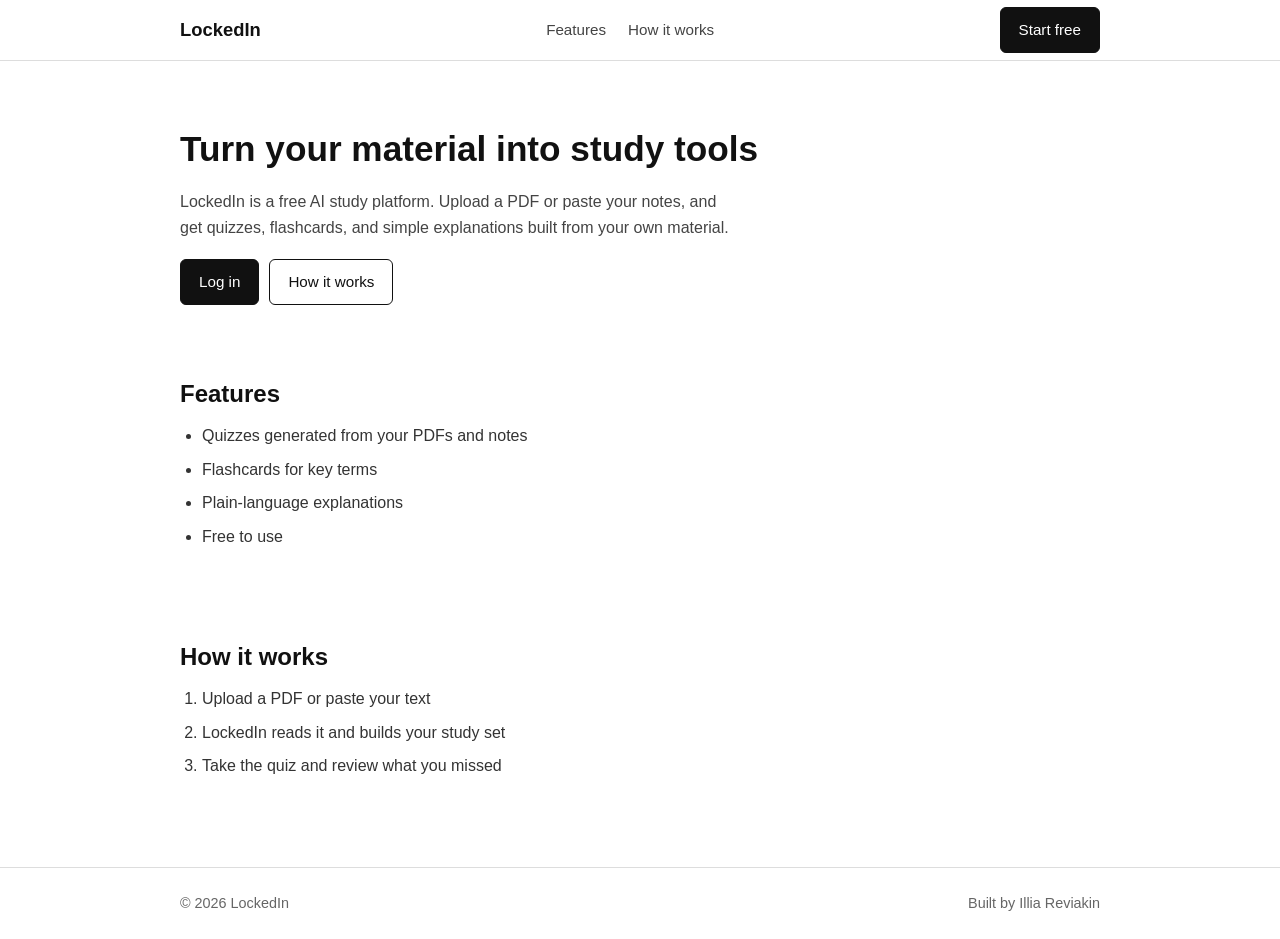
==== index.html @ 7bacd06f "init: landing page skeleton" ====
<!DOCTYPE html>
<html lang="en">
<head>
    <meta charset="UTF-8">
    <meta name="viewport" content="width=device-width, initial-scale=1.0">
    <title>LockedIn — Free AI study tool</title>
    <link href="css/core/global.css" rel="stylesheet">
    <link href="css/core/nav.css" rel="stylesheet">
    <link href="css/core/footer.css" rel="stylesheet">
    <link href="css/index.css" rel="stylesheet">
</head>
<body>

<div id="nav-root"></div>

<section class="hero">
    <div class="wrap">
        <h1>Turn your material into study tools</h1>
        <p>LockedIn is a free AI study platform. Upload a PDF or paste your notes, and get quizzes, flashcards, and simple explanations built from your own material.</p>
        <div class="actions">
            <a href="#" class="btn">Log in</a>
            <a href="#how" class="btn btn-outline">How it works</a>
        </div>
    </div>
</section>

<section class="features" id="features">
    <div class="wrap">
        <h2>Features</h2>
        <ul>
            <li>Quizzes generated from your PDFs and notes</li>
            <li>Flashcards for key terms</li>
            <li>Plain-language explanations</li>
            <li>Free to use</li>
        </ul>
    </div>
</section>

<section class="how" id="how">
    <div class="wrap">
        <h2>How it works</h2>
        <ol>
            <li>Upload a PDF or paste your text</li>
            <li>LockedIn reads it and builds your study set</li>
            <li>Take the quiz and review what you missed</li>
        </ol>
    </div>
</section>

<div id="footer-root"></div>

<script src="js/includes.js"></script>

</body>
</html>
---- css/core/global.css ----
* {
    margin: 0;
    padding: 0;
    box-sizing: border-box;
}

body {
    font-family: Arial, Helvetica, sans-serif;
    color: #111;
    background: #fff;
    line-height: 1.6;
}

.wrap {
    max-width: 960px;
    margin: 0 auto;
    padding: 0 20px;
}

a {
    color: #1a56db;
    text-decoration: none;
}

a:hover {
    text-decoration: underline;
}

h1 {
    font-size: 2.2rem;
    margin-bottom: 12px;
}

h2 {
    font-size: 1.5rem;
    margin-bottom: 10px;
}

p {
    margin-bottom: 10px;
}

.btn {
    display: inline-block;
    padding: 10px 18px;
    border: 1px solid #111;
    border-radius: 6px;
    background: #111;
    color: #fff;
    font-size: 0.95rem;
    cursor: pointer;
}

.btn:hover {
    background: #333;
    text-decoration: none;
}

.btn-outline {
    background: #fff;
    color: #111;
}

.btn-outline:hover {
    background: #f2f2f2;
}

section {
    padding: 40px 0;
}
---- css/core/nav.css ----
.nav {
    border-bottom: 1px solid #ddd;
    background: #fff;
}

.nav-inner {
    display: flex;
    align-items: center;
    justify-content: space-between;
    height: 60px;
}

.brand {
    font-weight: bold;
    font-size: 1.15rem;
    color: #111;
}

.nav-links {
    display: flex;
    gap: 22px;
}

.nav-links a {
    color: #444;
    font-size: 0.95rem;
}

.nav-links a:hover {
    color: #111;
}

@media (max-width: 700px) {
    .nav-links {
        display: none;
    }
}
---- css/core/footer.css ----
.footer {
    border-top: 1px solid #ddd;
    padding: 24px 0;
    margin-top: 40px;
}

.footer .wrap {
    display: flex;
    justify-content: space-between;
    flex-wrap: wrap;
    gap: 10px;
}

.footer span {
    color: #666;
    font-size: 0.9rem;
}
---- css/index.css ----
.hero {
    padding: 60px 0 30px;
}

.hero p {
    max-width: 560px;
    color: #444;
}

.hero .actions {
    margin-top: 18px;
    display: flex;
    gap: 10px;
}

.features ul {
    list-style: disc;
    padding-left: 22px;
    color: #333;
}

.features li {
    margin-bottom: 8px;
}

.how ol {
    list-style: decimal;
    padding-left: 22px;
    color: #333;
}

.how li {
    margin-bottom: 8px;
}
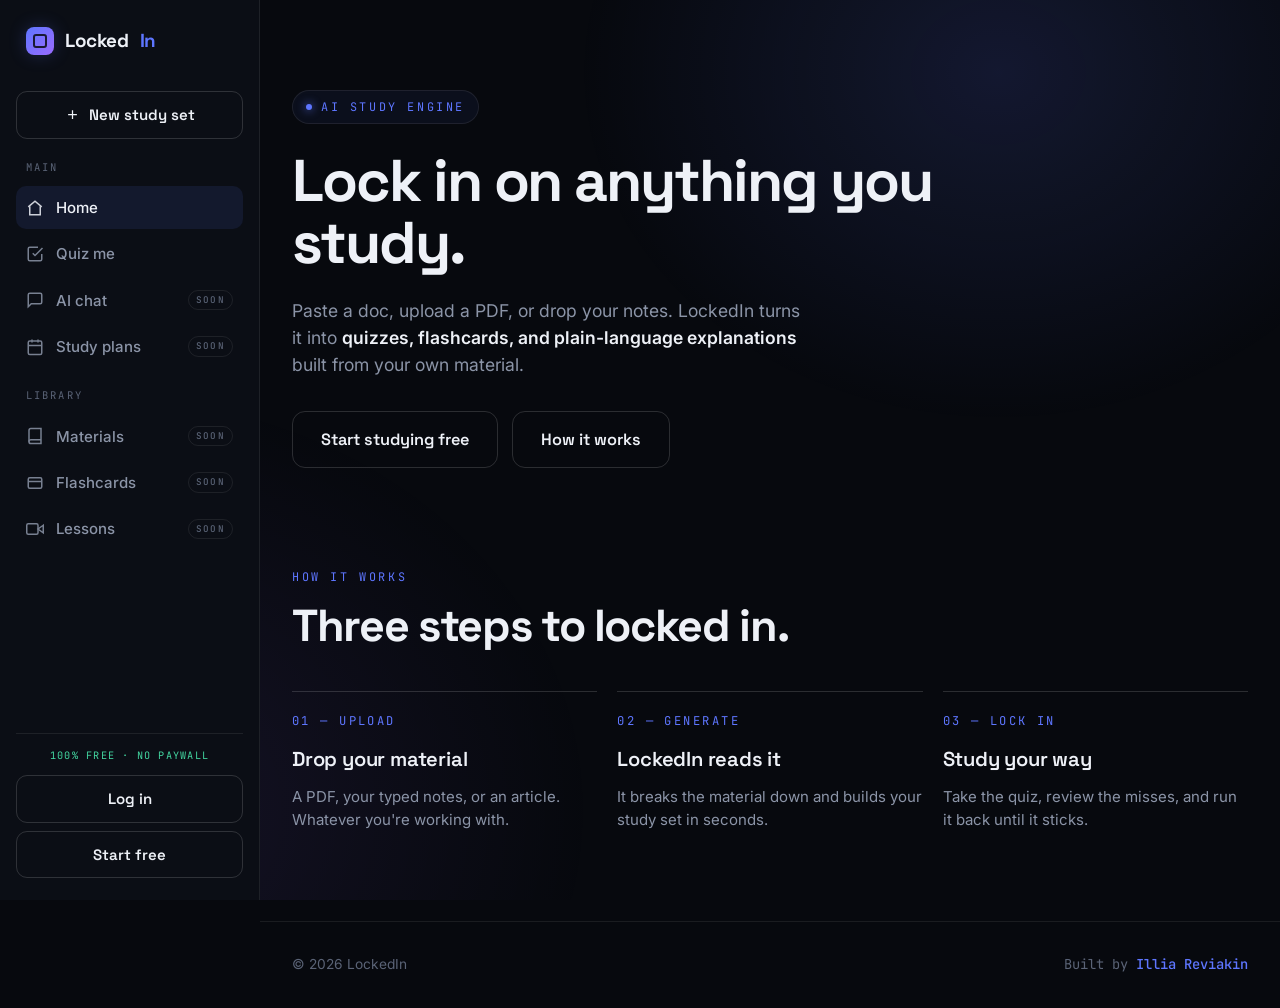
==== commit 51b94567: "updated theme, added sidemenu, some initial main page content, need to add loader" ====
--- a/index.html
+++ b/index.html
@@ -3,7 +3,10 @@
 <head>
     <meta charset="UTF-8">
     <meta name="viewport" content="width=device-width, initial-scale=1.0">
-    <title>LockedIn — Free AI study tool</title>
+    <title>LockedIn — Turn anything into study material</title>
+    <link rel="preconnect" href="https://fonts.googleapis.com">
+    <link rel="preconnect" href="https://fonts.gstatic.com" crossorigin>
+    <link href="https://fonts.googleapis.com/css2?family=Space+Grotesk:wght@400;500;600;700&family=Inter:wght@400;500;600&family=JetBrains+Mono:wght@400;500&display=swap" rel="stylesheet">
     <link href="css/core/global.css" rel="stylesheet">
     <link href="css/core/nav.css" rel="stylesheet">
     <link href="css/core/footer.css" rel="stylesheet">
@@ -13,43 +16,46 @@
 
 <div id="nav-root"></div>
 
-<section class="hero">
-    <div class="wrap">
-        <h1>Turn your material into study tools</h1>
-        <p>LockedIn is a free AI study platform. Upload a PDF or paste your notes, and get quizzes, flashcards, and simple explanations built from your own material.</p>
-        <div class="actions">
-            <a href="#" class="btn">Log in</a>
-            <a href="#how" class="btn btn-outline">How it works</a>
+<div class="content">
+    <header class="hero">
+        <div class="wrap">
+            <span class="eyebrow mono">AI study engine</span>
+            <h1>Lock in on anything you study.</h1>
+            <p class="hero-sub">Paste a doc, upload a PDF, or drop your notes. LockedIn turns it into <b>quizzes, flashcards, and plain-language explanations</b> built from your own material.</p>
+            <div class="hero-actions">
+                <a href="study.html" class="btn btn-lg">Start studying free</a>
+                <a href="#how" class="btn btn-lg">How it works</a>
+            </div>
         </div>
-    </div>
-</section>
+    </header>
 
-<section class="features" id="features">
-    <div class="wrap">
-        <h2>Features</h2>
-        <ul>
-            <li>Quizzes generated from your PDFs and notes</li>
-            <li>Flashcards for key terms</li>
-            <li>Plain-language explanations</li>
-            <li>Free to use</li>
-        </ul>
-    </div>
-</section>
+    <section class="steps" id="how">
+        <div class="wrap">
+            <div class="section-label mono">How it works</div>
+            <h2 class="section-head">Three steps to locked in.</h2>
+            <div class="step-grid">
+                <div class="step">
+                    <div class="step-n mono">01 — UPLOAD</div>
+                    <h4>Drop your material</h4>
+                    <p>A PDF, your typed notes, or an article. Whatever you're working with.</p>
+                </div>
+                <div class="step">
+                    <div class="step-n mono">02 — GENERATE</div>
+                    <h4>LockedIn reads it</h4>
+                    <p>It breaks the material down and builds your study set in seconds.</p>
+                </div>
+                <div class="step">
+                    <div class="step-n mono">03 — LOCK IN</div>
+                    <h4>Study your way</h4>
+                    <p>Take the quiz, review the misses, and run it back until it sticks.</p>
+                </div>
+            </div>
+        </div>
+    </section>
 
-<section class="how" id="how">
-    <div class="wrap">
-        <h2>How it works</h2>
-        <ol>
-            <li>Upload a PDF or paste your text</li>
-            <li>LockedIn reads it and builds your study set</li>
-            <li>Take the quiz and review what you missed</li>
-        </ol>
-    </div>
-</section>
+    <div id="footer-root"></div>
+</div>
 
-<div id="footer-root"></div>
-
-<script src="js/includes.js"></script>
-
+<script src="js/core/includes.js"></script>
 </body>
 </html>
--- a/css/core/global.css
+++ b/css/core/global.css
@@ -1,70 +1,212 @@
+:root {
+    --ink: #07090E;
+    --ink-2: #0B0E15;
+    --panel: #111725;
+    --panel-2: #161D2E;
+    --line: rgba(255, 255, 255, 0.08);
+    --line-strong: rgba(255, 255, 255, 0.15);
+    --text: #EEF1F7;
+    --muted: #8B94A7;
+    --faint: #5A6376;
+    --accent: #5E76FF;
+    --accent-2: #9A6BFF;
+    --accent-ink: #080B12;
+    --glow: rgba(94, 118, 255, 0.45);
+    --ok: #43D6A0;
+    --shadow: 0 30px 80px -30px rgba(0, 0, 0, 0.8);
+    --r: 16px;
+    --r-lg: 22px;
+    --sidebar-w: 260px;
+}
+
 * {
     margin: 0;
     padding: 0;
     box-sizing: border-box;
 }
 
+html {
+    scroll-behavior: smooth;
+}
+
 body {
-    font-family: Arial, Helvetica, sans-serif;
-    color: #111;
-    background: #fff;
-    line-height: 1.6;
+    background: var(--ink);
+    color: var(--text);
+    font-family: 'Inter', system-ui, sans-serif;
+    line-height: 1.55;
+    overflow-x: hidden;
+    -webkit-font-smoothing: antialiased;
+}
+
+body::before {
+    content: "";
+    position: fixed;
+    inset: 0;
+    background:
+            radial-gradient(600px 500px at 78% 8%, rgba(94, 118, 255, 0.14), transparent 70%),
+            radial-gradient(700px 600px at 8% 90%, rgba(154, 107, 255, 0.1), transparent 70%);
+    pointer-events: none;
+    z-index: 0;
+}
+
+.content {
+    margin-left: var(--sidebar-w);
+    position: relative;
+    z-index: 1;
 }
 
 .wrap {
-    max-width: 960px;
+    max-width: 1080px;
     margin: 0 auto;
-    padding: 0 20px;
+    padding: 0 32px;
 }
 
 a {
-    color: #1a56db;
+    color: inherit;
     text-decoration: none;
 }
 
-a:hover {
-    text-decoration: underline;
-}
-
-h1 {
-    font-size: 2.2rem;
-    margin-bottom: 12px;
-}
-
-h2 {
-    font-size: 1.5rem;
-    margin-bottom: 10px;
-}
-
-p {
-    margin-bottom: 10px;
+.mono {
+    font-family: 'JetBrains Mono', monospace;
+}
+
+.brand {
+    display: flex;
+    align-items: center;
+    gap: 11px;
+    font-family: 'Space Grotesk';
+    font-weight: 700;
+    font-size: 1.18rem;
+    letter-spacing: -0.02em;
+}
+
+.brand-mark {
+    width: 28px;
+    height: 28px;
+    border-radius: 8px;
+    flex: none;
+    position: relative;
+    background: linear-gradient(135deg, var(--accent), var(--accent-2));
+    box-shadow: 0 0 20px -4px var(--glow);
+}
+
+.brand-mark::before {
+    content: "";
+    position: absolute;
+    inset: 7px;
+    border: 2px solid var(--accent-ink);
+    border-radius: 3px;
+    opacity: 0.85;
+}
+
+.brand span {
+    color: var(--accent);
 }
 
 .btn {
-    display: inline-block;
-    padding: 10px 18px;
-    border: 1px solid #111;
+    font-family: 'Space Grotesk';
+    font-weight: 600;
+    font-size: 0.94rem;
+    padding: 11px 20px;
+    border-radius: 11px;
+    cursor: pointer;
+    background: transparent;
+    color: var(--text);
+    border: 1px solid var(--line-strong);
+    transition: border-color 0.2s, color 0.2s, background 0.2s;
+    display: inline-flex;
+    align-items: center;
+    justify-content: center;
+    gap: 9px;
+    white-space: nowrap;
+}
+
+.btn:hover {
+    border-color: var(--accent);
+    color: #fff;
+    background: rgba(94, 118, 255, 0.06);
+}
+
+.btn-lg {
+    padding: 15px 28px;
+    font-size: 1.02rem;
+    border-radius: 13px;
+}
+
+.eyebrow {
+    display: inline-flex;
+    align-items: center;
+    gap: 9px;
+    font-family: 'JetBrains Mono';
+    font-size: 0.74rem;
+    letter-spacing: 0.22em;
+    color: var(--accent);
+    text-transform: uppercase;
+    margin-bottom: 26px;
+    padding: 7px 13px;
+    border: 1px solid var(--line);
+    border-radius: 100px;
+    background: rgba(94, 118, 255, 0.06);
+}
+
+.eyebrow::before {
+    content: "";
+    width: 6px;
+    height: 6px;
+    border-radius: 50%;
+    background: var(--accent);
+    box-shadow: 0 0 10px var(--accent);
+}
+
+.section-label {
+    font-family: 'JetBrains Mono';
+    font-size: 0.74rem;
+    letter-spacing: 0.22em;
+    color: var(--accent);
+    text-transform: uppercase;
+    margin-bottom: 16px;
+}
+
+.section-head {
+    font-family: 'Space Grotesk';
+    font-weight: 700;
+    font-size: clamp(1.9rem, 3.6vw, 2.8rem);
+    letter-spacing: -0.03em;
+    line-height: 1.08;
+    max-width: 640px;
+}
+
+.section-head em {
+    font-style: normal;
+    color: var(--accent);
+}
+
+:focus-visible {
+    outline: 2px solid var(--accent);
+    outline-offset: 3px;
     border-radius: 6px;
-    background: #111;
-    color: #fff;
-    font-size: 0.95rem;
-    cursor: pointer;
-}
-
-.btn:hover {
-    background: #333;
-    text-decoration: none;
-}
-
-.btn-outline {
-    background: #fff;
-    color: #111;
-}
-
-.btn-outline:hover {
-    background: #f2f2f2;
-}
-
-section {
-    padding: 40px 0;
+}
+
+@media (max-width: 900px) {
+    .content {
+        margin-left: 0;
+        padding-top: 64px;
+    }
+}
+
+@media (max-width: 560px) {
+    .wrap {
+        padding: 0 20px;
+    }
+}
+
+@media (prefers-reduced-motion: reduce) {
+    * {
+        animation: none !important;
+        transition: none !important;
+    }
+
+    html {
+        scroll-behavior: auto;
+    }
 }
--- a/css/core/nav.css
+++ b/css/core/nav.css
@@ -1,37 +1,192 @@
-.nav {
-    border-bottom: 1px solid #ddd;
-    background: #fff;
+.sidebar {
+    position: fixed;
+    top: 0;
+    left: 0;
+    bottom: 0;
+    width: var(--sidebar-w);
+    background: var(--ink-2);
+    border-right: 1px solid var(--line);
+    display: flex;
+    flex-direction: column;
+    padding: 22px 16px;
+    z-index: 60;
+    transition: transform 0.28s ease;
 }
 
-.nav-inner {
+.side-brand {
+    padding: 4px 10px 22px;
+}
+
+.side-nav {
+    flex: 1;
+    display: flex;
+    flex-direction: column;
+    gap: 3px;
+    overflow-y: auto;
+}
+
+.side-label {
+    font-size: 0.66rem;
+    letter-spacing: 0.2em;
+    text-transform: uppercase;
+    color: var(--faint);
+    padding: 16px 10px 8px;
+}
+
+.side-link {
     display: flex;
     align-items: center;
-    justify-content: space-between;
-    height: 60px;
+    gap: 12px;
+    padding: 10px 10px;
+    border-radius: 10px;
+    color: var(--muted);
+    font-size: 0.94rem;
+    font-weight: 500;
+    position: relative;
+    transition: background 0.18s, color 0.18s;
 }
 
-.brand {
-    font-weight: bold;
-    font-size: 1.15rem;
-    color: #111;
+.side-link svg {
+    width: 18px;
+    height: 18px;
+    flex: none;
+    opacity: 0.85;
 }
 
-.nav-links {
-    display: flex;
-    gap: 22px;
+.side-link:hover {
+    background: rgba(255, 255, 255, 0.04);
+    color: var(--text);
 }
 
-.nav-links a {
-    color: #444;
-    font-size: 0.95rem;
+.side-link.active {
+    background: rgba(94, 118, 255, 0.1);
+    color: var(--text);
 }
 
-.nav-links a:hover {
-    color: #111;
+.side-link.active::before {
+    content: "";
+    position: absolute;
+    left: -16px;
+    top: 8px;
+    bottom: 8px;
+    width: 3px;
+    border-radius: 0 3px 3px 0;
+    background: linear-gradient(180deg, var(--accent), var(--accent-2));
 }
 
-@media (max-width: 700px) {
-    .nav-links {
-        display: none;
+.side-link .soon {
+    margin-left: auto;
+    font-family: 'JetBrains Mono';
+    font-size: 0.58rem;
+    letter-spacing: 0.14em;
+    color: var(--faint);
+    border: 1px solid var(--line);
+    border-radius: 100px;
+    padding: 2px 7px;
+}
+
+.side-upload {
+    margin: 14px 0 4px;
+}
+
+.side-upload .btn {
+    width: 100%;
+}
+
+.side-bottom {
+    border-top: 1px solid var(--line);
+    padding-top: 14px;
+    display: flex;
+    flex-direction: column;
+    gap: 8px;
+}
+
+.side-bottom .free-note {
+    font-family: 'JetBrains Mono';
+    font-size: 0.64rem;
+    letter-spacing: 0.12em;
+    color: var(--ok);
+    text-align: center;
+    padding-bottom: 4px;
+}
+
+.topbar {
+    display: none;
+    position: fixed;
+    top: 0;
+    left: 0;
+    right: 0;
+    height: 64px;
+    align-items: center;
+    justify-content: space-between;
+    padding: 0 20px;
+    background: rgba(7, 9, 14, 0.8);
+    backdrop-filter: blur(16px);
+    border-bottom: 1px solid var(--line);
+    z-index: 55;
+}
+
+.menu-toggle {
+    background: none;
+    border: 1px solid var(--line-strong);
+    border-radius: 10px;
+    width: 40px;
+    height: 40px;
+    cursor: pointer;
+    color: var(--text);
+}
+
+.menu-toggle span {
+    display: block;
+    width: 16px;
+    height: 2px;
+    background: currentColor;
+    margin: 3px auto;
+    transition: 0.25s;
+}
+
+.side-overlay {
+    display: none;
+    position: fixed;
+    inset: 0;
+    background: rgba(0, 0, 0, 0.55);
+    z-index: 58;
+    opacity: 0;
+    transition: opacity 0.25s;
+}
+
+@media (max-width: 900px) {
+    .sidebar {
+        transform: translateX(-100%);
+    }
+
+    body.side-open .sidebar {
+        transform: translateX(0);
+    }
+
+    .topbar {
+        display: flex;
+    }
+
+    .side-overlay {
+        display: block;
+        pointer-events: none;
+    }
+
+    body.side-open .side-overlay {
+        opacity: 1;
+        pointer-events: auto;
+    }
+
+    body.side-open .menu-toggle span:nth-child(1) {
+        transform: translateY(5px) rotate(45deg);
+    }
+
+    body.side-open .menu-toggle span:nth-child(2) {
+        opacity: 0;
+    }
+
+    body.side-open .menu-toggle span:nth-child(3) {
+        transform: translateY(-5px) rotate(-45deg);
     }
 }
--- a/css/core/footer.css
+++ b/css/core/footer.css
@@ -1,17 +1,23 @@
 .footer {
-    border-top: 1px solid #ddd;
-    padding: 24px 0;
-    margin-top: 40px;
+    border-top: 1px solid var(--line);
+    padding: 32px 0;
+    margin-top: 60px;
 }
 
 .footer .wrap {
     display: flex;
     justify-content: space-between;
+    align-items: center;
     flex-wrap: wrap;
-    gap: 10px;
+    gap: 12px;
 }
 
 .footer span {
-    color: #666;
-    font-size: 0.9rem;
+    color: var(--faint);
+    font-size: 0.86rem;
+}
+
+.footer .made b {
+    color: var(--accent);
+    font-weight: 500;
 }
--- a/css/index.css
+++ b/css/index.css
@@ -1,34 +1,87 @@
 .hero {
-    padding: 60px 0 30px;
+    padding: 90px 0 50px;
 }
 
-.hero p {
-    max-width: 560px;
-    color: #444;
+h1 {
+    font-family: 'Space Grotesk';
+    font-weight: 700;
+    font-size: clamp(2.4rem, 4.6vw, 3.7rem);
+    line-height: 1.04;
+    letter-spacing: -0.035em;
+    max-width: 640px;
 }
 
-.hero .actions {
-    margin-top: 18px;
-    display: flex;
-    gap: 10px;
+h1 em {
+    font-style: normal;
+    color: transparent;
+    background: linear-gradient(100deg, var(--accent), var(--accent-2));
+    -webkit-background-clip: text;
+    background-clip: text;
 }
 
-.features ul {
-    list-style: disc;
-    padding-left: 22px;
-    color: #333;
+.hero-sub {
+    color: var(--muted);
+    font-size: 1.1rem;
+    max-width: 520px;
+    margin: 24px 0 32px;
 }
 
-.features li {
-    margin-bottom: 8px;
+.hero-sub b {
+    color: var(--text);
+    font-weight: 600;
 }
 
-.how ol {
-    list-style: decimal;
-    padding-left: 22px;
-    color: #333;
+.hero-actions {
+    display: flex;
+    gap: 14px;
+    flex-wrap: wrap;
 }
 
-.how li {
-    margin-bottom: 8px;
+.steps {
+    padding: 50px 0 30px;
+}
+
+.step-grid {
+    display: grid;
+    grid-template-columns: repeat(3, 1fr);
+    gap: 20px;
+    margin-top: 40px;
+}
+
+.step {
+    border-top: 1px solid var(--line-strong);
+    padding-top: 20px;
+}
+
+.step-n {
+    font-family: 'JetBrains Mono';
+    font-size: 0.76rem;
+    color: var(--accent);
+    letter-spacing: 0.2em;
+    margin-bottom: 14px;
+}
+
+.step h4 {
+    font-family: 'Space Grotesk';
+    font-weight: 600;
+    font-size: 1.26rem;
+    margin-bottom: 9px;
+    letter-spacing: -0.01em;
+}
+
+.step p {
+    color: var(--muted);
+    font-size: 0.94rem;
+}
+
+@media (max-width: 700px) {
+    .step-grid {
+        grid-template-columns: 1fr;
+    }
+}
+
+@media (max-width: 560px) {
+    .hero {
+        padding: 50px 0 40px;
+    }
 }
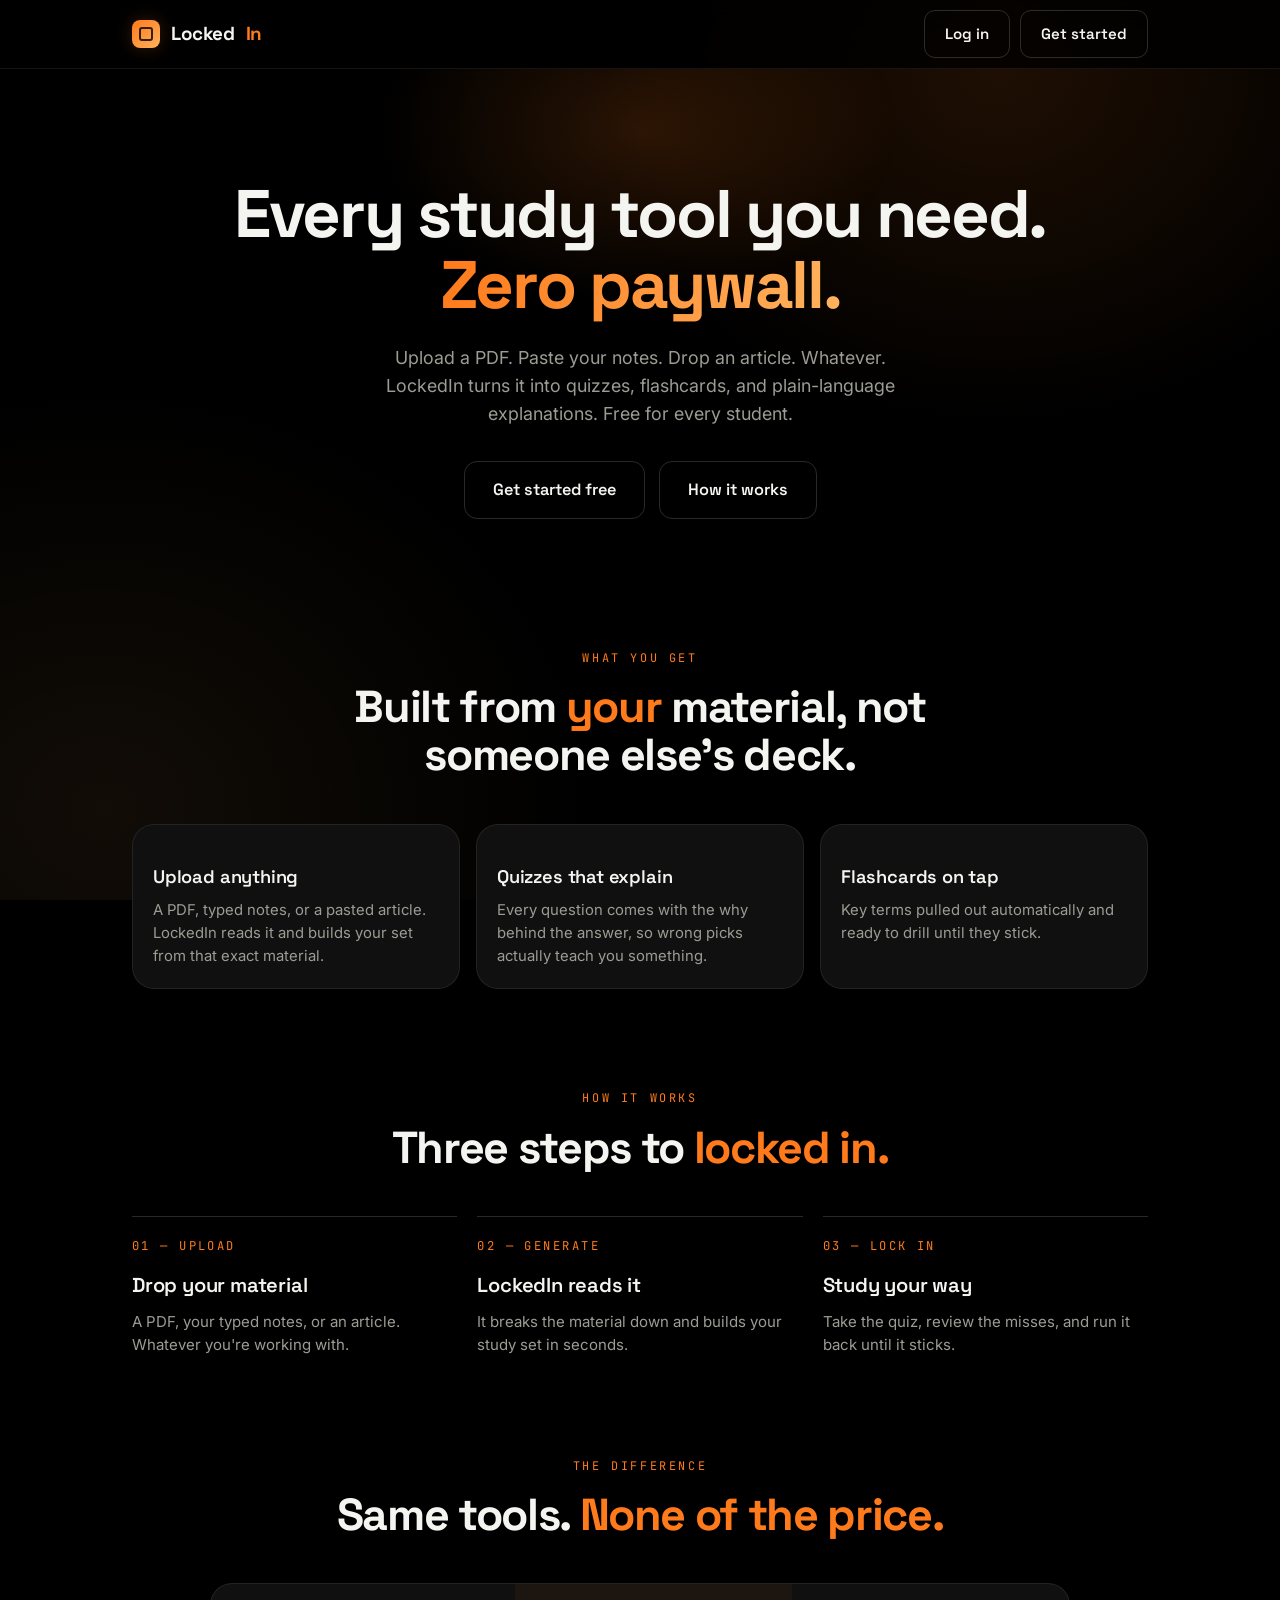
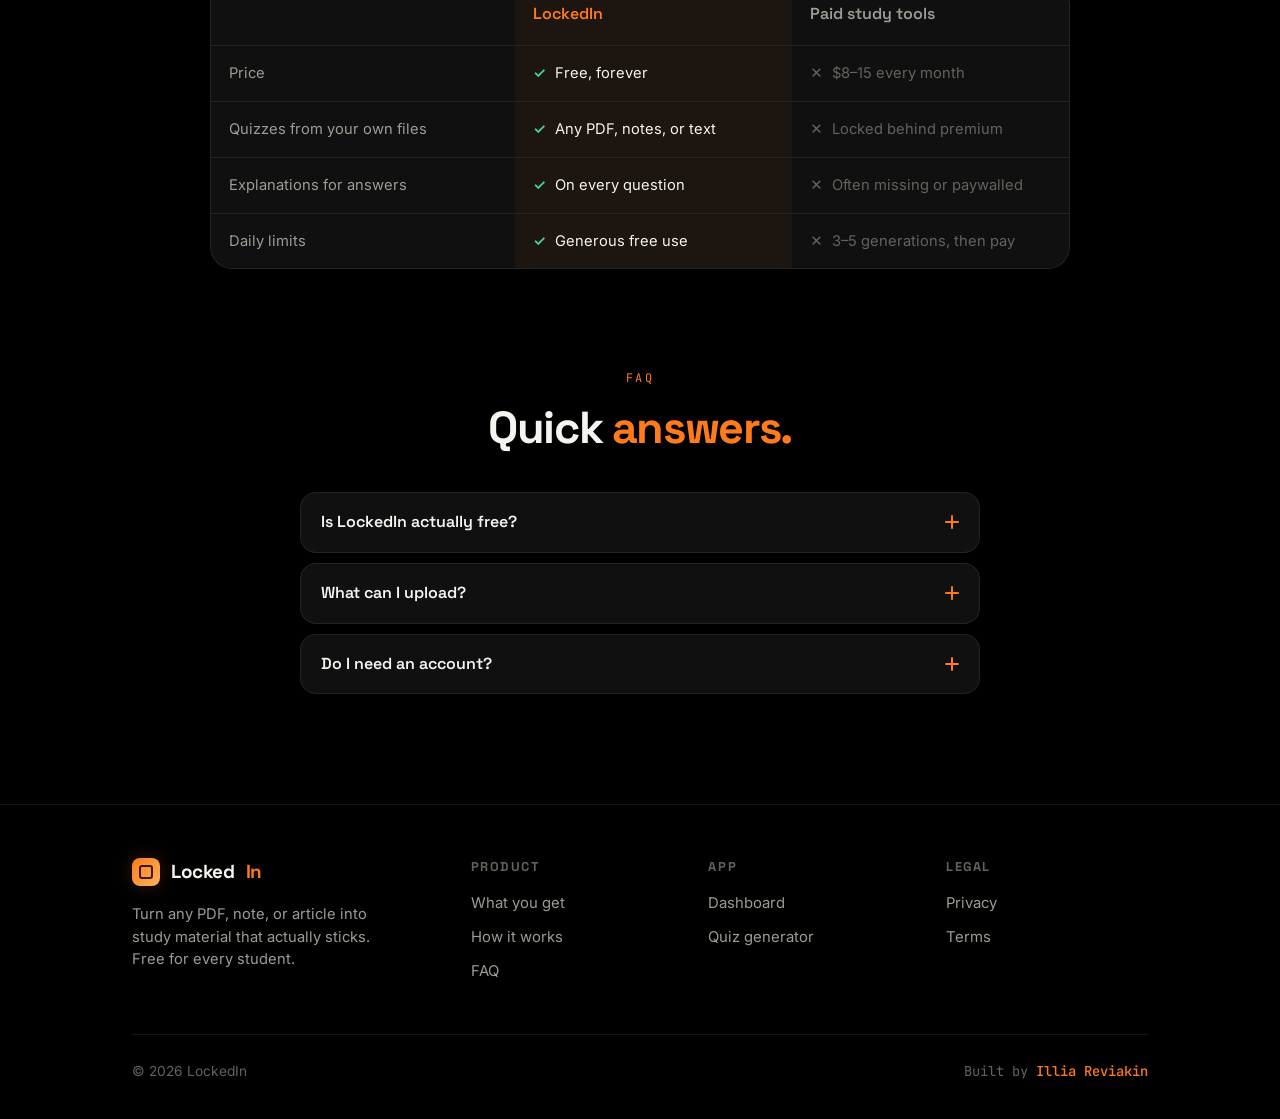
==== commit 2cd3dc5e: "separated index into dashboard and homepage before user logged into an account, added some additiona" ====
--- a/index.html
+++ b/index.html
@@ -3,36 +3,79 @@
 <head>
     <meta charset="UTF-8">
     <meta name="viewport" content="width=device-width, initial-scale=1.0">
-    <title>LockedIn — Turn anything into study material</title>
+    <title>LockedIn</title>
     <link rel="preconnect" href="https://fonts.googleapis.com">
     <link rel="preconnect" href="https://fonts.gstatic.com" crossorigin>
     <link href="https://fonts.googleapis.com/css2?family=Space+Grotesk:wght@400;500;600;700&family=Inter:wght@400;500;600&family=JetBrains+Mono:wght@400;500&display=swap" rel="stylesheet">
     <link href="css/core/global.css" rel="stylesheet">
-    <link href="css/core/nav.css" rel="stylesheet">
+    <link href="css/core/loader.css" rel="stylesheet">
     <link href="css/core/footer.css" rel="stylesheet">
-    <link href="css/index.css" rel="stylesheet">
+    <link href="css/landing.css" rel="stylesheet">
 </head>
 <body>
 
-<div id="nav-root"></div>
+<div class="loader" id="loader">
+    <div class="loader-brand">
+        <span class="loader-mark"></span>
+        Locked<span>In</span>
+    </div>
+    <div class="loader-track">
+        <div class="loader-bar"></div>
+    </div>
+    <span class="loader-label">Locking in</span>
+</div>
 
-<div class="content">
-    <header class="hero">
+<nav class="topnav">
+    <div class="wrap topnav-inner">
+        <a href="index.html" class="brand"><span class="brand-mark"></span>Locked<span>In</span></a>
+        <div class="topnav-actions">
+            <a href="dashboard.html" class="btn">Log in</a>
+            <a href="dashboard.html" class="btn">Get started</a>
+        </div>
+    </div>
+</nav>
+
+<main class="landing">
+    <div class="hero-orb" aria-hidden="true"></div>
+
+    <header class="lhero">
         <div class="wrap">
-            <span class="eyebrow mono">AI study engine</span>
-            <h1>Lock in on anything you study.</h1>
-            <p class="hero-sub">Paste a doc, upload a PDF, or drop your notes. LockedIn turns it into <b>quizzes, flashcards, and plain-language explanations</b> built from your own material.</p>
-            <div class="hero-actions">
-                <a href="study.html" class="btn btn-lg">Start studying free</a>
+            <h1 class="rise r2">Every study tool you need.<br><em>Zero paywall.</em></h1>
+            <p class="lhero-sub rise r3">Upload a PDF. Paste your notes. Drop an article. Whatever. LockedIn turns it into quizzes, flashcards, and plain-language explanations. Free for every student.</p>
+            <div class="lhero-actions rise r4">
+                <a href="dashboard.html" class="btn btn-lg">Get started free</a>
                 <a href="#how" class="btn btn-lg">How it works</a>
             </div>
         </div>
     </header>
 
-    <section class="steps" id="how">
+    <section class="cards reveal" id="features">
+        <div class="wrap">
+            <div class="section-label mono">What you get</div>
+            <h2 class="section-head">Built from <em>your</em> material, not someone else's deck.</h2>
+            <div class="card-grid">
+                <div class="lcard">
+                    <h3>Upload anything</h3>
+                    <p>A PDF, typed notes, or a pasted article. LockedIn reads it and builds your set from that exact material.</p>
+                </div>
+                <div class="lcard">
+
+                    <h3>Quizzes that explain</h3>
+                    <p>Every question comes with the why behind the answer, so wrong picks actually teach you something.</p>
+                </div>
+                <div class="lcard">
+
+                    <h3>Flashcards on tap</h3>
+                    <p>Key terms pulled out automatically and ready to drill until they stick.</p>
+                </div>
+            </div>
+        </div>
+    </section>
+
+    <section class="steps reveal" id="how">
         <div class="wrap">
             <div class="section-label mono">How it works</div>
-            <h2 class="section-head">Three steps to locked in.</h2>
+            <h2 class="section-head">Three steps to <em>locked in.</em></h2>
             <div class="step-grid">
                 <div class="step">
                     <div class="step-n mono">01 — UPLOAD</div>
@@ -53,9 +96,66 @@
         </div>
     </section>
 
+    <section class="compare reveal">
+        <div class="wrap">
+            <div class="section-label mono">The difference</div>
+            <h2 class="section-head">Same tools. <em>None of the price.</em></h2>
+            <div class="cmp-table">
+                <div class="cmp-row cmp-head">
+                    <div></div>
+                    <div class="cmp-us">LockedIn</div>
+                    <div class="cmp-them">Paid study tools</div>
+                </div>
+                <div class="cmp-row">
+                    <div class="cmp-label">Price</div>
+                    <div class="cmp-us"><span class="yes">✓</span>Free, forever</div>
+                    <div class="cmp-them"><span class="no">✕</span>$8–15 every month</div>
+                </div>
+                <div class="cmp-row">
+                    <div class="cmp-label">Quizzes from your own files</div>
+                    <div class="cmp-us"><span class="yes">✓</span>Any PDF, notes, or text</div>
+                    <div class="cmp-them"><span class="no">✕</span>Locked behind premium</div>
+                </div>
+                <div class="cmp-row">
+                    <div class="cmp-label">Explanations for answers</div>
+                    <div class="cmp-us"><span class="yes">✓</span>On every question</div>
+                    <div class="cmp-them"><span class="no">✕</span>Often missing or paywalled</div>
+                </div>
+                <div class="cmp-row">
+                    <div class="cmp-label">Daily limits</div>
+                    <div class="cmp-us"><span class="yes">✓</span>Generous free use</div>
+                    <div class="cmp-them"><span class="no">✕</span>3–5 generations, then pay</div>
+                </div>
+            </div>
+        </div>
+    </section>
+
+    <section class="faq reveal" id="faq">
+        <div class="wrap">
+            <div class="section-label mono">FAQ</div>
+            <h2 class="section-head">Quick <em>answers.</em></h2>
+            <div class="faq-list">
+                <details class="faq-item">
+                    <summary>Is LockedIn actually free?<span class="faq-ic"></span></summary>
+                    <p>Yes. No card, no trial, no premium tier hiding the good features. It's built to stay free for students.</p>
+                </details>
+                <details class="faq-item">
+                    <summary>What can I upload?<span class="faq-ic"></span></summary>
+                    <p>PDF, TXT, and Markdown files, or just paste text straight in. More formats like video transcripts are on the roadmap.</p>
+                </details>
+                <details class="faq-item">
+                    <summary>Do I need an account?<span class="faq-ic"></span></summary>
+                    <p>Accounts are coming soon so you can save your sets and track progress. For now you can jump straight in.</p>
+                </details>
+            </div>
+        </div>
+    </section>
+
     <div id="footer-root"></div>
-</div>
+</main>
 
+<script src="js/core/loader.js"></script>
 <script src="js/core/includes.js"></script>
+<script src="js/pages/landing.js"></script>
 </body>
 </html>
--- a/css/core/global.css
+++ b/css/core/global.css
@@ -1,22 +1,22 @@
 :root {
-    --ink: #07090E;
-    --ink-2: #0B0E15;
-    --panel: #111725;
-    --panel-2: #161D2E;
-    --line: rgba(255, 255, 255, 0.08);
-    --line-strong: rgba(255, 255, 255, 0.15);
-    --text: #EEF1F7;
-    --muted: #8B94A7;
-    --faint: #5A6376;
-    --accent: #5E76FF;
-    --accent-2: #9A6BFF;
-    --accent-ink: #080B12;
-    --glow: rgba(94, 118, 255, 0.45);
-    --ok: #43D6A0;
-    --shadow: 0 30px 80px -30px rgba(0, 0, 0, 0.8);
-    --r: 16px;
-    --r-lg: 22px;
-    --sidebar-w: 260px;
+    --ink: #000000;                                 /* main page background */
+    --ink-2: #0A0A0A;                               /* darker bg for sidebar, inputs */
+    --panel: #101010;                               /* card background */
+    --panel-2: #171717;                             /* lighter card bg for hover */
+    --line: rgba(255, 255, 255, 0.08);              /* default borders */
+    --line-strong: rgba(255, 255, 255, 0.16);       /* stronger borders, button outlines */
+    --text: #F4F4F0;                                /* main text color */
+    --muted: #9C9C94;                               /* secondary text, descriptions */
+    --faint: #63635C;                               /* dimmest text, labels, hints */
+    --accent: #FF7A1A;                              /* primary orange, links, highlights */
+    --accent-2: #FFB25E;                            /* amber, second gradient color */
+    --accent-ink: #140800;                          /* dark text on accent buttons */
+    --glow: rgba(255, 122, 26, 0.4);                /* orange glow shadows */
+    --ok: #43D6A0;                                  /* green, success, correct answers */
+    --shadow: 0 30px 80px -30px rgba(0, 0, 0, 0.9); /* card drop shadow */
+    --r: 16px;                                      /* default border radius */
+    --r-lg: 22px;                                   /* large border radius, big cards */
+    --sidebar-w: 260px;                             /* sidebar width */
 }
 
 * {
@@ -43,8 +43,8 @@
     position: fixed;
     inset: 0;
     background:
-            radial-gradient(600px 500px at 78% 8%, rgba(94, 118, 255, 0.14), transparent 70%),
-            radial-gradient(700px 600px at 8% 90%, rgba(154, 107, 255, 0.1), transparent 70%);
+            radial-gradient(600px 500px at 78% 8%, rgba(255, 122, 26, 0.12), transparent 70%),
+            radial-gradient(700px 600px at 8% 90%, rgba(255, 178, 94, 0.07), transparent 70%);
     pointer-events: none;
     z-index: 0;
 }
@@ -124,7 +124,7 @@
 .btn:hover {
     border-color: var(--accent);
     color: #fff;
-    background: rgba(94, 118, 255, 0.06);
+    background: rgba(255, 122, 26, 0.06);
 }
 
 .btn-lg {
@@ -146,7 +146,7 @@
     padding: 7px 13px;
     border: 1px solid var(--line);
     border-radius: 100px;
-    background: rgba(94, 118, 255, 0.06);
+    background: rgba(255, 122, 26, 0.06);
 }
 
 .eyebrow::before {
--- a/css/core/loader.css
+++ b/css/core/loader.css
@@ -0,0 +1,94 @@
+.loader {
+    position: fixed;
+    inset: 0;
+    z-index: 100;
+    background: var(--ink);
+    display: flex;
+    flex-direction: column;
+    align-items: center;
+    justify-content: center;
+    gap: 26px;
+    transition: opacity 0.45s ease, visibility 0.45s ease;
+}
+
+.loader.done {
+    opacity: 0;
+    visibility: hidden;
+}
+
+.loader-brand {
+    display: flex;
+    align-items: center;
+    gap: 13px;
+    font-family: 'Space Grotesk';
+    font-weight: 700;
+    font-size: 1.7rem;
+    letter-spacing: -0.02em;
+}
+
+.loader-brand span {
+    color: var(--accent);
+}
+
+.loader-mark {
+    width: 40px;
+    height: 40px;
+    border-radius: 12px;
+    position: relative;
+    background: linear-gradient(135deg, var(--accent), var(--accent-2));
+    animation: loaderPulse 1.1s ease-in-out infinite;
+}
+
+.loader-mark::before {
+    content: "";
+    position: absolute;
+    inset: 10px;
+    border: 2px solid var(--accent-ink);
+    border-radius: 4px;
+    opacity: 0.85;
+}
+
+@keyframes loaderPulse {
+    0%, 100% {
+        box-shadow: 0 0 18px -6px var(--glow);
+    }
+    50% {
+        box-shadow: 0 0 34px -4px var(--glow);
+    }
+}
+
+.loader-track {
+    width: min(280px, 60vw);
+    height: 2px;
+    border-radius: 2px;
+    background: var(--line);
+    overflow: hidden;
+}
+
+.loader-bar {
+    height: 100%;
+    width: 0;
+    border-radius: 2px;
+    background: linear-gradient(90deg, var(--accent), var(--accent-2));
+    animation: loaderFill 0.9s ease-out forwards;
+}
+
+@keyframes loaderFill {
+    0% {
+        width: 0;
+    }
+    60% {
+        width: 72%;
+    }
+    100% {
+        width: 100%;
+    }
+}
+
+.loader-label {
+    font-family: 'JetBrains Mono';
+    font-size: 0.68rem;
+    letter-spacing: 0.32em;
+    color: var(--faint);
+    text-transform: uppercase;
+}
--- a/css/core/footer.css
+++ b/css/core/footer.css
@@ -1,23 +1,85 @@
 .footer {
     border-top: 1px solid var(--line);
-    padding: 32px 0;
-    margin-top: 60px;
+    padding: 52px 0 36px;
+    margin-top: 50px;
+    position: relative;
+    z-index: 1;
 }
 
-.footer .wrap {
+.foot-grid {
+    display: grid;
+    grid-template-columns: 1.5fr 1fr 1fr 1fr;
+    gap: 36px;
+    margin-bottom: 40px;
+}
+
+.foot-brand p {
+    color: var(--muted);
+    font-size: 0.92rem;
+    margin-top: 16px;
+    max-width: 260px;
+}
+
+.foot-free {
+    display: inline-block;
+    margin-top: 14px;
+    font-size: 0.62rem;
+    letter-spacing: 0.16em;
+    color: var(--ok);
+    border: 1px solid rgba(67, 214, 160, 0.3);
+    border-radius: 100px;
+    padding: 5px 11px;
+}
+
+.foot-col h5 {
+    font-family: 'Space Grotesk';
+    font-size: 0.8rem;
+    letter-spacing: 0.12em;
+    text-transform: uppercase;
+    color: var(--faint);
+    margin-bottom: 15px;
+}
+
+.foot-col a {
+    display: block;
+    color: var(--muted);
+    font-size: 0.93rem;
+    margin-bottom: 11px;
+    transition: color 0.2s;
+}
+
+.foot-col a:hover {
+    color: var(--accent);
+}
+
+.foot-bottom {
     display: flex;
     justify-content: space-between;
     align-items: center;
+    padding-top: 26px;
+    border-top: 1px solid var(--line);
     flex-wrap: wrap;
     gap: 12px;
 }
 
-.footer span {
+.foot-bottom span {
     color: var(--faint);
     font-size: 0.86rem;
 }
 
-.footer .made b {
+.foot-bottom .made b {
     color: var(--accent);
     font-weight: 500;
+}
+
+@media (max-width: 900px) {
+    .foot-grid {
+        grid-template-columns: 1fr 1fr;
+    }
+}
+
+@media (max-width: 560px) {
+    .foot-grid {
+        grid-template-columns: 1fr;
+    }
 }
--- a/css/landing.css
+++ b/css/landing.css
@@ -0,0 +1,564 @@
+.topnav {
+    position: sticky;
+    top: 0;
+    z-index: 50;
+    background: rgba(0, 0, 0, 0.8);
+    backdrop-filter: blur(14px);
+    border-bottom: 1px solid var(--line);
+}
+
+.topnav-inner {
+    display: flex;
+    align-items: center;
+    justify-content: space-between;
+    height: 68px;
+}
+
+.topnav-actions {
+    display: flex;
+    gap: 10px;
+}
+
+.landing {
+    position: relative;
+    z-index: 1;
+    overflow: hidden;
+}
+
+.hero-orb {
+    position: absolute;
+    top: -180px;
+    left: 50%;
+    transform: translateX(-50%);
+    width: 720px;
+    height: 480px;
+    background: radial-gradient(closest-side, rgba(255, 122, 26, 0.16), transparent 72%);
+    pointer-events: none;
+    animation: orbBreathe 6s ease-in-out infinite;
+}
+
+@keyframes orbBreathe {
+    0%, 100% {
+        opacity: 0.7;
+        transform: translateX(-50%) scale(1);
+    }
+    50% {
+        opacity: 1;
+        transform: translateX(-50%) scale(1.08);
+    }
+}
+
+.lhero {
+    padding: 110px 0 60px;
+    text-align: center;
+    position: relative;
+}
+
+.lhero h1 {
+    font-family: 'Space Grotesk';
+    font-weight: 700;
+    font-size: clamp(2.6rem, 5.4vw, 4.2rem);
+    line-height: 1.05;
+    letter-spacing: -0.035em;
+    max-width: 820px;
+    margin: 0 auto;
+}
+
+.lhero h1 em {
+    font-style: normal;
+    color: transparent;
+    background: linear-gradient(100deg, var(--accent), var(--accent-2));
+    -webkit-background-clip: text;
+    background-clip: text;
+}
+
+.lhero-sub {
+    color: var(--muted);
+    font-size: 1.12rem;
+    max-width: 560px;
+    margin: 24px auto 34px;
+}
+
+.lhero-actions {
+    display: flex;
+    gap: 14px;
+    justify-content: center;
+    flex-wrap: wrap;
+}
+
+.rise {
+    opacity: 0;
+    animation: riseIn 0.7s cubic-bezier(0.16, 1, 0.3, 1) forwards;
+}
+
+.rise.r1 { animation-delay: 0.05s; }
+.rise.r2 { animation-delay: 0.15s; }
+.rise.r3 { animation-delay: 0.28s; }
+.rise.r4 { animation-delay: 0.4s; }
+
+@keyframes riseIn {
+    from {
+        opacity: 0;
+        transform: translateY(22px);
+    }
+    to {
+        opacity: 1;
+        transform: none;
+    }
+}
+
+.ticker {
+    border-top: 1px solid var(--line);
+    border-bottom: 1px solid var(--line);
+    padding: 14px 0;
+    overflow: hidden;
+    -webkit-mask-image: linear-gradient(90deg, transparent, #000 12%, #000 88%, transparent);
+    mask-image: linear-gradient(90deg, transparent, #000 12%, #000 88%, transparent);
+}
+
+.ticker-track {
+    display: flex;
+    gap: 44px;
+    width: max-content;
+    animation: tickerMove 26s linear infinite;
+}
+
+.ticker-track span {
+    font-size: 0.72rem;
+    letter-spacing: 0.24em;
+    color: var(--faint);
+    white-space: nowrap;
+}
+
+@keyframes tickerMove {
+    from {
+        transform: translateX(0);
+    }
+    to {
+        transform: translateX(-50%);
+    }
+}
+
+.reveal {
+    opacity: 0;
+    transform: translateY(26px);
+    transition: opacity 0.7s ease, transform 0.7s cubic-bezier(0.16, 1, 0.3, 1);
+}
+
+.reveal.in {
+    opacity: 1;
+    transform: none;
+}
+
+.cards {
+    padding: 70px 0 40px;
+}
+
+.card-grid {
+    display: grid;
+    grid-template-columns: repeat(3, 1fr);
+    gap: 16px;
+    margin-top: 44px;
+}
+
+.lcard {
+    background: var(--panel);
+    border: 1px solid var(--line);
+    border-radius: var(--r-lg);
+    padding: 20px;
+    transition: transform 0.28s ease, border-color 0.28s ease, background 0.28s ease;
+}
+
+.lcard:hover {
+    transform: translateY(-4px);
+    border-color: var(--line-strong);
+    background: var(--panel-2);
+}
+
+.lcard h3 {
+    font-family: 'Space Grotesk';
+    font-weight: 600;
+    font-size: 1.14rem;
+    margin: 18px 0 8px;
+    letter-spacing: -0.01em;
+}
+
+.lcard p {
+    color: var(--muted);
+    font-size: 0.93rem;
+}
+
+.lcard-preview {
+    background: var(--ink-2);
+    border: 1px solid var(--line);
+    border-radius: var(--r);
+    padding: 16px;
+    min-height: 150px;
+    position: relative;
+    overflow: hidden;
+}
+
+.pv-file {
+    display: flex;
+    align-items: center;
+    gap: 6px;
+    margin-bottom: 12px;
+}
+
+.pv-dot {
+    width: 7px;
+    height: 7px;
+    border-radius: 50%;
+    background: var(--faint);
+}
+
+.pv-name {
+    font-size: 0.66rem;
+    color: var(--muted);
+    margin-left: 4px;
+}
+
+.pv-line {
+    height: 7px;
+    border-radius: 4px;
+    background: rgba(255, 255, 255, 0.09);
+    margin-bottom: 8px;
+}
+
+.pv-line.w1 { width: 100%; }
+.pv-line.w2 { width: 78%; }
+.pv-line.w3 { width: 88%; }
+
+.pv-chips {
+    display: flex;
+    gap: 6px;
+    margin-top: 12px;
+}
+
+.pv-chips span {
+    font-size: 0.62rem;
+    letter-spacing: 0.1em;
+    color: var(--accent);
+    border: 1px solid rgba(255, 122, 26, 0.3);
+    border-radius: 6px;
+    padding: 3px 8px;
+    background: rgba(255, 122, 26, 0.06);
+}
+
+.pv-q {
+    font-family: 'Space Grotesk';
+    font-weight: 600;
+    font-size: 0.88rem;
+    margin-bottom: 10px;
+}
+
+.pv-opt {
+    display: flex;
+    align-items: center;
+    gap: 8px;
+    font-size: 0.78rem;
+    color: var(--muted);
+    padding: 7px 10px;
+    border: 1px solid var(--line);
+    border-radius: 9px;
+    margin-bottom: 6px;
+}
+
+.pv-rc {
+    width: 12px;
+    height: 12px;
+    border-radius: 50%;
+    border: 1.5px solid var(--faint);
+    flex: none;
+}
+
+.pv-opt.right {
+    border-color: var(--ok);
+    color: var(--text);
+    background: rgba(67, 214, 160, 0.08);
+}
+
+.pv-opt.right .pv-rc {
+    border-color: var(--ok);
+    background: var(--ok);
+}
+
+.pv-why {
+    font-size: 0.62rem;
+    letter-spacing: 0.12em;
+    color: var(--accent);
+    margin-top: 10px;
+}
+
+.pv-flash {
+    background: rgba(255, 122, 26, 0.08);
+    border: 1px solid rgba(255, 122, 26, 0.25);
+    border-radius: 12px;
+    padding: 20px 12px;
+    text-align: center;
+    transform: rotate(-2deg);
+    margin-top: 8px;
+}
+
+.pv-flash.back {
+    background: linear-gradient(135deg, var(--accent), var(--accent-2));
+    border: none;
+    transform: rotate(2deg) translateY(-8px);
+}
+
+.pv-flash.back .pv-face {
+    color: var(--accent-ink);
+    font-size: 0.8rem;
+}
+
+.pv-face {
+    font-family: 'Space Grotesk';
+    font-weight: 600;
+    font-size: 0.98rem;
+}
+
+.steps {
+    padding: 60px 0 40px;
+}
+
+.steps .section-label,
+.steps .section-head,
+.compare .section-label,
+.compare .section-head,
+.cards .section-label,
+.cards .section-head,
+.faq .section-label,
+.faq .section-head {
+    text-align: center;
+    margin-left: auto;
+    margin-right: auto;
+}
+
+.step-grid {
+    display: grid;
+    grid-template-columns: repeat(3, 1fr);
+    gap: 20px;
+    margin-top: 44px;
+}
+
+.step {
+    border-top: 1px solid var(--line-strong);
+    padding-top: 20px;
+}
+
+.step-n {
+    font-family: 'JetBrains Mono';
+    font-size: 0.76rem;
+    color: var(--accent);
+    letter-spacing: 0.2em;
+    margin-bottom: 14px;
+}
+
+.step h4 {
+    font-family: 'Space Grotesk';
+    font-weight: 600;
+    font-size: 1.26rem;
+    margin-bottom: 9px;
+    letter-spacing: -0.01em;
+}
+
+.step p {
+    color: var(--muted);
+    font-size: 0.94rem;
+}
+
+.compare {
+    padding: 60px 0 40px;
+}
+
+.cmp-table {
+    max-width: 860px;
+    margin: 44px auto 0;
+    border: 1px solid var(--line);
+    border-radius: var(--r-lg);
+    overflow: hidden;
+    background: var(--panel);
+}
+
+.cmp-row {
+    display: grid;
+    grid-template-columns: 1.1fr 1fr 1fr;
+    border-bottom: 1px solid var(--line);
+}
+
+.cmp-row:last-child {
+    border-bottom: none;
+}
+
+.cmp-row > div {
+    padding: 16px 18px;
+    font-size: 0.92rem;
+    display: flex;
+    align-items: center;
+    gap: 9px;
+}
+
+.cmp-head > div {
+    font-family: 'Space Grotesk';
+    font-weight: 600;
+    font-size: 1rem;
+    padding: 18px;
+}
+
+.cmp-head .cmp-us {
+    color: var(--accent);
+}
+
+.cmp-head .cmp-them {
+    color: var(--muted);
+}
+
+.cmp-label {
+    color: var(--muted);
+}
+
+.cmp-us {
+    background: rgba(255, 122, 26, 0.05);
+    color: var(--text);
+}
+
+.cmp-them {
+    color: var(--faint);
+}
+
+.yes {
+    color: var(--ok);
+    font-weight: 600;
+}
+
+.no {
+    color: var(--faint);
+}
+
+.faq {
+    padding: 60px 0 50px;
+}
+
+.faq-list {
+    max-width: 680px;
+    margin: 40px auto 0;
+}
+
+.faq-item {
+    border: 1px solid var(--line);
+    border-radius: var(--r);
+    background: var(--panel);
+    margin-bottom: 10px;
+    overflow: hidden;
+    transition: border-color 0.2s;
+}
+
+.faq-item[open] {
+    border-color: var(--line-strong);
+}
+
+.faq-item summary {
+    list-style: none;
+    cursor: pointer;
+    display: flex;
+    align-items: center;
+    justify-content: space-between;
+    gap: 14px;
+    padding: 17px 20px;
+    font-family: 'Space Grotesk';
+    font-weight: 600;
+    font-size: 1rem;
+}
+
+.faq-item summary::-webkit-details-marker {
+    display: none;
+}
+
+.faq-ic {
+    position: relative;
+    width: 14px;
+    height: 14px;
+    flex: none;
+    transition: transform 0.25s ease;
+}
+
+.faq-ic::before,
+.faq-ic::after {
+    content: "";
+    position: absolute;
+    background: var(--accent);
+    border-radius: 2px;
+}
+
+.faq-ic::before {
+    left: 0;
+    right: 0;
+    top: 6px;
+    height: 2px;
+}
+
+.faq-ic::after {
+    top: 0;
+    bottom: 0;
+    left: 6px;
+    width: 2px;
+}
+
+.faq-item[open] .faq-ic {
+    transform: rotate(45deg);
+}
+
+.faq-item p {
+    padding: 0 20px 18px;
+    color: var(--muted);
+    font-size: 0.94rem;
+}
+
+@media (max-width: 900px) {
+    .card-grid {
+        grid-template-columns: 1fr;
+    }
+
+    .cmp-row {
+        grid-template-columns: 1fr;
+    }
+
+    .cmp-row .cmp-label {
+        padding-bottom: 4px;
+        font-family: 'JetBrains Mono';
+        font-size: 0.7rem;
+        letter-spacing: 0.14em;
+        text-transform: uppercase;
+        color: var(--faint);
+    }
+
+    .cmp-head {
+        display: none;
+    }
+
+    .cmp-row .cmp-us::before {
+        content: "LockedIn — ";
+        color: var(--accent);
+        font-weight: 600;
+    }
+
+    .cmp-row .cmp-them::before {
+        content: "Paid tools — ";
+        font-weight: 600;
+    }
+}
+
+@media (max-width: 700px) {
+    .step-grid {
+        grid-template-columns: 1fr;
+    }
+
+    .lhero {
+        padding: 70px 0 50px;
+    }
+
+    .topnav-actions .btn {
+        padding: 9px 14px;
+        font-size: 0.88rem;
+    }
+}
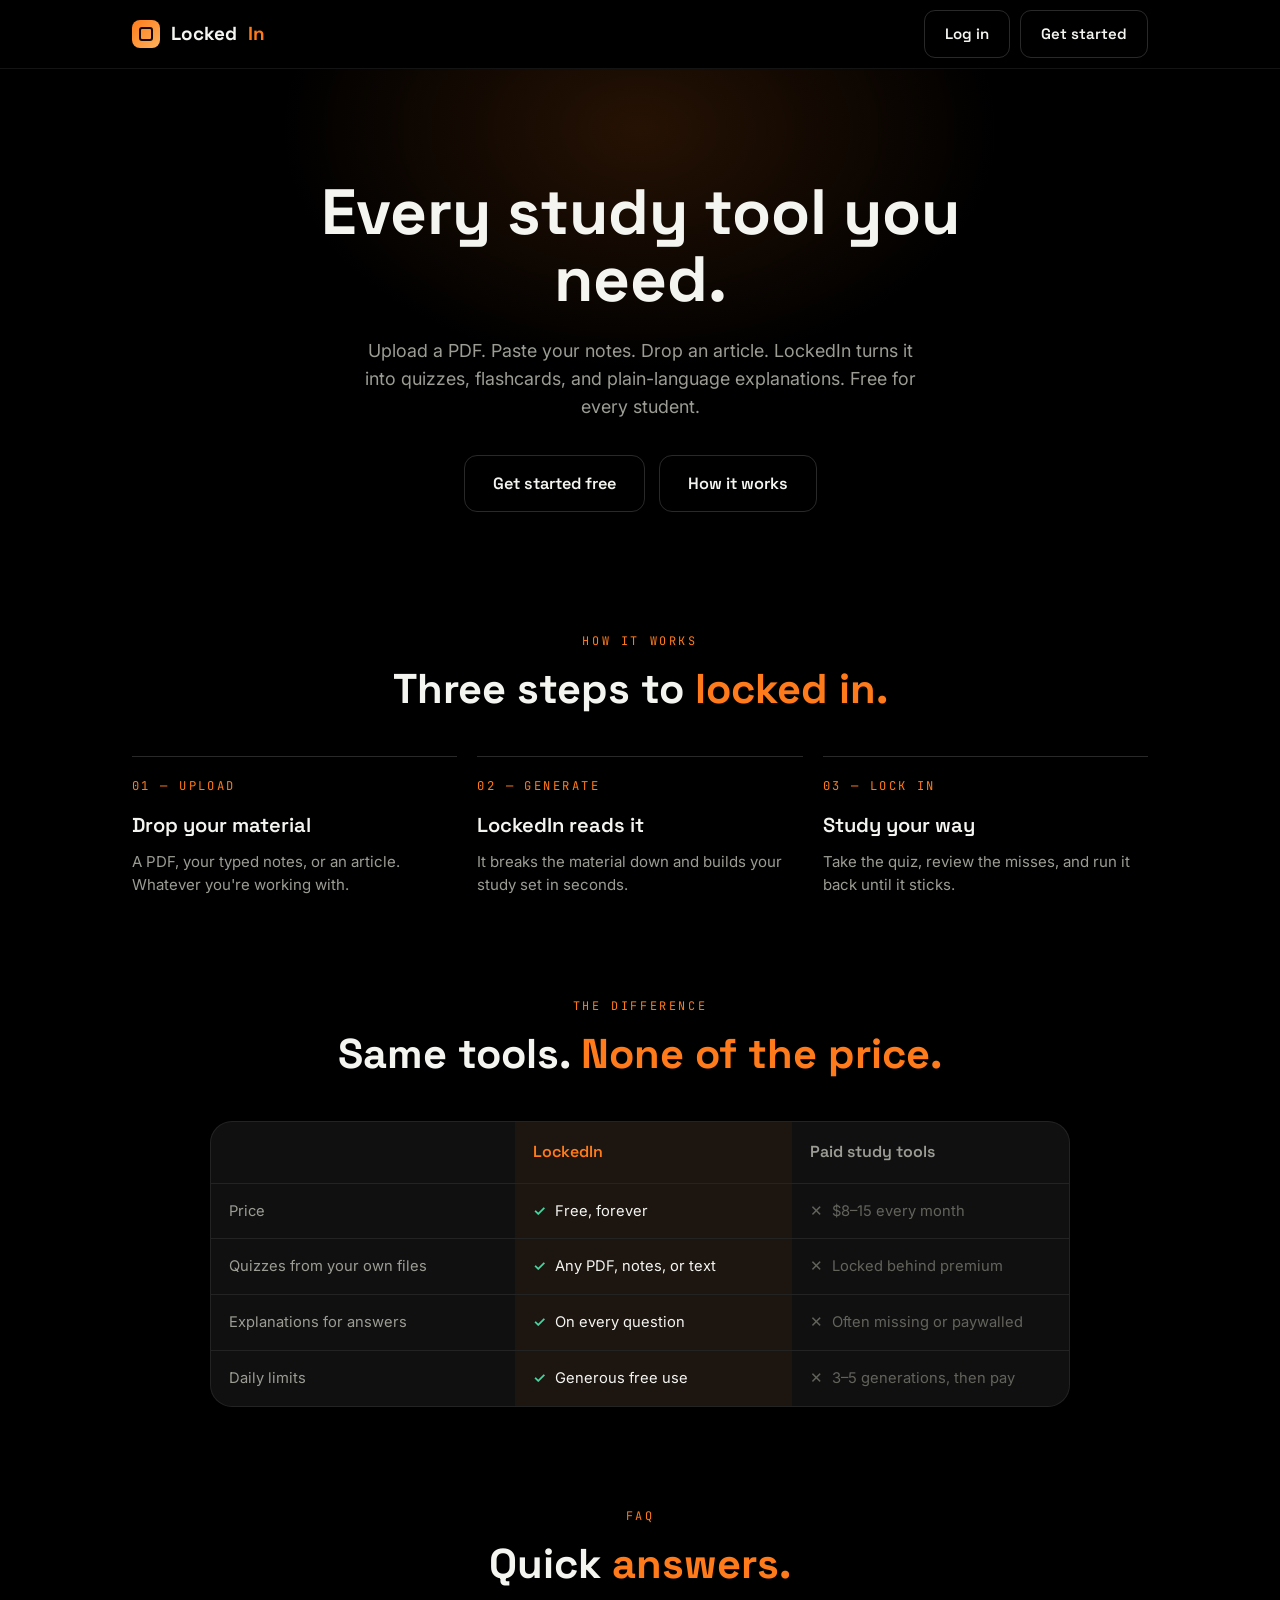
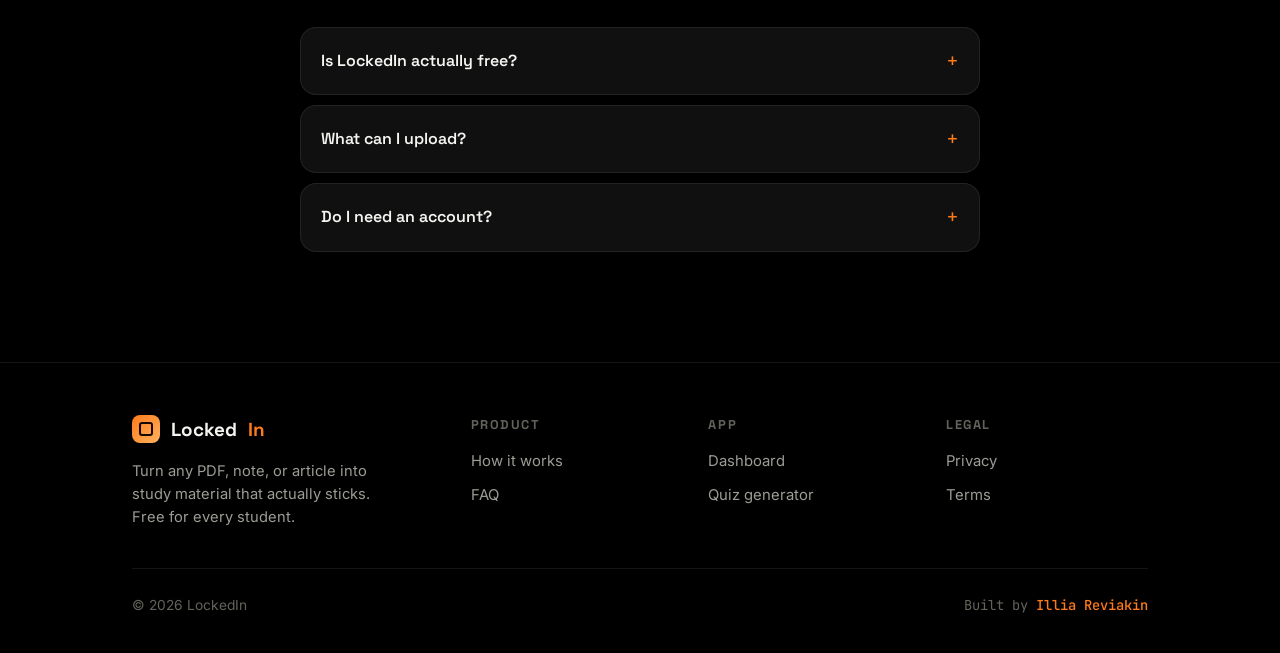
==== commit 6b7a6d97: "saved remaining local changes before pulling" ====
--- a/index.html
+++ b/index.html
@@ -1,17 +1,24 @@
 <!DOCTYPE html>
 <html lang="en">
+
 <head>
     <meta charset="UTF-8">
     <meta name="viewport" content="width=device-width, initial-scale=1.0">
+
     <title>LockedIn</title>
+
     <link rel="preconnect" href="https://fonts.googleapis.com">
     <link rel="preconnect" href="https://fonts.gstatic.com" crossorigin>
+
     <link href="https://fonts.googleapis.com/css2?family=Space+Grotesk:wght@400;500;600;700&family=Inter:wght@400;500;600&family=JetBrains+Mono:wght@400;500&display=swap" rel="stylesheet">
+
     <link href="css/core/global.css" rel="stylesheet">
     <link href="css/core/loader.css" rel="stylesheet">
     <link href="css/core/footer.css" rel="stylesheet">
+
     <link href="css/landing.css" rel="stylesheet">
 </head>
+
 <body>
 
 <div class="loader" id="loader">
@@ -40,37 +47,14 @@
 
     <header class="lhero">
         <div class="wrap">
-            <h1 class="rise r2">Every study tool you need.<br><em>Zero paywall.</em></h1>
-            <p class="lhero-sub rise r3">Upload a PDF. Paste your notes. Drop an article. Whatever. LockedIn turns it into quizzes, flashcards, and plain-language explanations. Free for every student.</p>
+            <h1 class="rise r2">Every study tool you need.</h1>
+            <p class="lhero-sub rise r3">Upload a PDF. Paste your notes. Drop an article. LockedIn turns it into quizzes, flashcards, and plain-language explanations. Free for every student.</p>
             <div class="lhero-actions rise r4">
                 <a href="dashboard.html" class="btn btn-lg">Get started free</a>
                 <a href="#how" class="btn btn-lg">How it works</a>
             </div>
         </div>
     </header>
-
-    <section class="cards reveal" id="features">
-        <div class="wrap">
-            <div class="section-label mono">What you get</div>
-            <h2 class="section-head">Built from <em>your</em> material, not someone else's deck.</h2>
-            <div class="card-grid">
-                <div class="lcard">
-                    <h3>Upload anything</h3>
-                    <p>A PDF, typed notes, or a pasted article. LockedIn reads it and builds your set from that exact material.</p>
-                </div>
-                <div class="lcard">
-
-                    <h3>Quizzes that explain</h3>
-                    <p>Every question comes with the why behind the answer, so wrong picks actually teach you something.</p>
-                </div>
-                <div class="lcard">
-
-                    <h3>Flashcards on tap</h3>
-                    <p>Key terms pulled out automatically and ready to drill until they stick.</p>
-                </div>
-            </div>
-        </div>
-    </section>
 
     <section class="steps reveal" id="how">
         <div class="wrap">
@@ -134,21 +118,28 @@
         <div class="wrap">
             <div class="section-label mono">FAQ</div>
             <h2 class="section-head">Quick <em>answers.</em></h2>
+
             <div class="faq-list">
+
                 <details class="faq-item">
-                    <summary>Is LockedIn actually free?<span class="faq-ic"></span></summary>
+                    <summary>Is LockedIn actually free?<span class="faq-ic">+</span></summary>
                     <p>Yes. No card, no trial, no premium tier hiding the good features. It's built to stay free for students.</p>
                 </details>
+
                 <details class="faq-item">
-                    <summary>What can I upload?<span class="faq-ic"></span></summary>
+                    <summary>What can I upload?<span class="faq-ic">+</span></summary>
                     <p>PDF, TXT, and Markdown files, or just paste text straight in. More formats like video transcripts are on the roadmap.</p>
                 </details>
+
                 <details class="faq-item">
-                    <summary>Do I need an account?<span class="faq-ic"></span></summary>
+                    <summary>Do I need an account?<span class="faq-ic">+</span></summary>
                     <p>Accounts are coming soon so you can save your sets and track progress. For now you can jump straight in.</p>
                 </details>
+
             </div>
+
         </div>
+
     </section>
 
     <div id="footer-root"></div>
@@ -157,5 +148,6 @@
 <script src="js/core/loader.js"></script>
 <script src="js/core/includes.js"></script>
 <script src="js/pages/landing.js"></script>
+
 </body>
 </html>
--- a/css/core/global.css
+++ b/css/core/global.css
@@ -1,22 +1,20 @@
 :root {
-    --ink: #000000;                                 /* main page background */
-    --ink-2: #0A0A0A;                               /* darker bg for sidebar, inputs */
-    --panel: #101010;                               /* card background */
-    --panel-2: #171717;                             /* lighter card bg for hover */
-    --line: rgba(255, 255, 255, 0.08);              /* default borders */
-    --line-strong: rgba(255, 255, 255, 0.16);       /* stronger borders, button outlines */
-    --text: #F4F4F0;                                /* main text color */
-    --muted: #9C9C94;                               /* secondary text, descriptions */
-    --faint: #63635C;                               /* dimmest text, labels, hints */
-    --accent: #FF7A1A;                              /* primary orange, links, highlights */
-    --accent-2: #FFB25E;                            /* amber, second gradient color */
-    --accent-ink: #140800;                          /* dark text on accent buttons */
-    --glow: rgba(255, 122, 26, 0.4);                /* orange glow shadows */
-    --ok: #43D6A0;                                  /* green, success, correct answers */
-    --shadow: 0 30px 80px -30px rgba(0, 0, 0, 0.9); /* card drop shadow */
-    --r: 16px;                                      /* default border radius */
-    --r-lg: 22px;                                   /* large border radius, big cards */
-    --sidebar-w: 260px;                             /* sidebar width */
+    --ink: #000000;
+    --ink-2: #0A0A0A;
+    --panel: #101010;
+    --panel-2: #171717;
+    --line: rgba(255, 255, 255, 0.08);
+    --line-strong: rgba(255, 255, 255, 0.16);
+    --text: #F4F4F0;
+    --muted: #9C9C94;
+    --faint: #63635C;
+    --accent: #FF7A1A;
+    --accent-2: #FFB25E;
+    --accent-ink: #140800;
+    --ok: #43D6A0;
+    --r: 16px;
+    --r-lg: 22px;
+    --sidebar-w: 260px;
 }
 
 * {
@@ -32,27 +30,13 @@
 body {
     background: var(--ink);
     color: var(--text);
-    font-family: 'Inter', system-ui, sans-serif;
+    font-family: 'Inter', sans-serif;
     line-height: 1.55;
     overflow-x: hidden;
-    -webkit-font-smoothing: antialiased;
-}
-
-body::before {
-    content: "";
-    position: fixed;
-    inset: 0;
-    background:
-            radial-gradient(600px 500px at 78% 8%, rgba(255, 122, 26, 0.12), transparent 70%),
-            radial-gradient(700px 600px at 8% 90%, rgba(255, 178, 94, 0.07), transparent 70%);
-    pointer-events: none;
-    z-index: 0;
 }
 
 .content {
     margin-left: var(--sidebar-w);
-    position: relative;
-    z-index: 1;
 }
 
 .wrap {
@@ -77,26 +61,25 @@
     font-family: 'Space Grotesk';
     font-weight: 700;
     font-size: 1.18rem;
-    letter-spacing: -0.02em;
 }
 
 .brand-mark {
     width: 28px;
     height: 28px;
     border-radius: 8px;
-    flex: none;
     position: relative;
     background: linear-gradient(135deg, var(--accent), var(--accent-2));
-    box-shadow: 0 0 20px -4px var(--glow);
 }
 
 .brand-mark::before {
     content: "";
     position: absolute;
-    inset: 7px;
+    top: 7px;
+    left: 7px;
+    right: 7px;
+    bottom: 7px;
     border: 2px solid var(--accent-ink);
     border-radius: 3px;
-    opacity: 0.85;
 }
 
 .brand span {
@@ -113,7 +96,7 @@
     background: transparent;
     color: var(--text);
     border: 1px solid var(--line-strong);
-    transition: border-color 0.2s, color 0.2s, background 0.2s;
+    transition: 0.2s;
     display: inline-flex;
     align-items: center;
     justify-content: center;
@@ -146,7 +129,6 @@
     padding: 7px 13px;
     border: 1px solid var(--line);
     border-radius: 100px;
-    background: rgba(255, 122, 26, 0.06);
 }
 
 .eyebrow::before {
@@ -155,7 +137,6 @@
     height: 6px;
     border-radius: 50%;
     background: var(--accent);
-    box-shadow: 0 0 10px var(--accent);
 }
 
 .section-label {
@@ -170,9 +151,8 @@
 .section-head {
     font-family: 'Space Grotesk';
     font-weight: 700;
-    font-size: clamp(1.9rem, 3.6vw, 2.8rem);
-    letter-spacing: -0.03em;
-    line-height: 1.08;
+    font-size: 2.6rem;
+    line-height: 1.1;
     max-width: 640px;
 }
 
@@ -181,16 +161,14 @@
     color: var(--accent);
 }
 
-:focus-visible {
-    outline: 2px solid var(--accent);
-    outline-offset: 3px;
-    border-radius: 6px;
-}
-
 @media (max-width: 900px) {
     .content {
         margin-left: 0;
         padding-top: 64px;
+    }
+
+    .section-head {
+        font-size: 2rem;
     }
 }
 
@@ -198,15 +176,4 @@
     .wrap {
         padding: 0 20px;
     }
-}
-
-@media (prefers-reduced-motion: reduce) {
-    * {
-        animation: none !important;
-        transition: none !important;
-    }
-
-    html {
-        scroll-behavior: auto;
-    }
 }
--- a/css/core/loader.css
+++ b/css/core/loader.css
@@ -1,6 +1,9 @@
 .loader {
     position: fixed;
-    inset: 0;
+    top: 0;
+    left: 0;
+    right: 0;
+    bottom: 0;
     z-index: 100;
     background: var(--ink);
     display: flex;
@@ -23,7 +26,6 @@
     font-family: 'Space Grotesk';
     font-weight: 700;
     font-size: 1.7rem;
-    letter-spacing: -0.02em;
 }
 
 .loader-brand span {
@@ -42,23 +44,26 @@
 .loader-mark::before {
     content: "";
     position: absolute;
-    inset: 10px;
+    top: 10px;
+    left: 10px;
+    right: 10px;
+    bottom: 10px;
     border: 2px solid var(--accent-ink);
     border-radius: 4px;
-    opacity: 0.85;
 }
 
 @keyframes loaderPulse {
     0%, 100% {
-        box-shadow: 0 0 18px -6px var(--glow);
+        opacity: 1;
     }
     50% {
-        box-shadow: 0 0 34px -4px var(--glow);
+        opacity: 0.7;
     }
 }
 
 .loader-track {
-    width: min(280px, 60vw);
+    width: 280px;
+    max-width: 60vw;
     height: 2px;
     border-radius: 2px;
     background: var(--line);
--- a/css/landing.css
+++ b/css/landing.css
@@ -2,8 +2,7 @@
     position: sticky;
     top: 0;
     z-index: 50;
-    background: rgba(0, 0, 0, 0.8);
-    backdrop-filter: blur(14px);
+    background: var(--ink);
     border-bottom: 1px solid var(--line);
 }
 
@@ -21,7 +20,6 @@
 
 .landing {
     position: relative;
-    z-index: 1;
     overflow: hidden;
 }
 
@@ -29,22 +27,20 @@
     position: absolute;
     top: -180px;
     left: 50%;
-    transform: translateX(-50%);
+    margin-left: -360px;
     width: 720px;
     height: 480px;
-    background: radial-gradient(closest-side, rgba(255, 122, 26, 0.16), transparent 72%);
+    background: radial-gradient(closest-side, rgba(255, 122, 26, 0.15), transparent);
     pointer-events: none;
-    animation: orbBreathe 6s ease-in-out infinite;
-}
-
-@keyframes orbBreathe {
+    animation: orbPulse 6s ease-in-out infinite;
+}
+
+@keyframes orbPulse {
     0%, 100% {
         opacity: 0.7;
-        transform: translateX(-50%) scale(1);
     }
     50% {
         opacity: 1;
-        transform: translateX(-50%) scale(1.08);
     }
 }
 
@@ -57,19 +53,15 @@
 .lhero h1 {
     font-family: 'Space Grotesk';
     font-weight: 700;
-    font-size: clamp(2.6rem, 5.4vw, 4.2rem);
+    font-size: 4rem;
     line-height: 1.05;
-    letter-spacing: -0.035em;
     max-width: 820px;
     margin: 0 auto;
 }
 
 .lhero h1 em {
     font-style: normal;
-    color: transparent;
-    background: linear-gradient(100deg, var(--accent), var(--accent-2));
-    -webkit-background-clip: text;
-    background-clip: text;
+    color: var(--accent);
 }
 
 .lhero-sub {
@@ -88,7 +80,7 @@
 
 .rise {
     opacity: 0;
-    animation: riseIn 0.7s cubic-bezier(0.16, 1, 0.3, 1) forwards;
+    animation: riseIn 0.7s ease-out forwards;
 }
 
 .rise.r1 { animation-delay: 0.05s; }
@@ -103,232 +95,27 @@
     }
     to {
         opacity: 1;
-        transform: none;
-    }
-}
-
-.ticker {
-    border-top: 1px solid var(--line);
-    border-bottom: 1px solid var(--line);
-    padding: 14px 0;
-    overflow: hidden;
-    -webkit-mask-image: linear-gradient(90deg, transparent, #000 12%, #000 88%, transparent);
-    mask-image: linear-gradient(90deg, transparent, #000 12%, #000 88%, transparent);
-}
-
-.ticker-track {
-    display: flex;
-    gap: 44px;
-    width: max-content;
-    animation: tickerMove 26s linear infinite;
-}
-
-.ticker-track span {
-    font-size: 0.72rem;
-    letter-spacing: 0.24em;
-    color: var(--faint);
-    white-space: nowrap;
-}
-
-@keyframes tickerMove {
-    from {
-        transform: translateX(0);
-    }
-    to {
-        transform: translateX(-50%);
+        transform: translateY(0);
     }
 }
 
 .reveal {
     opacity: 0;
     transform: translateY(26px);
-    transition: opacity 0.7s ease, transform 0.7s cubic-bezier(0.16, 1, 0.3, 1);
+    transition: 0.7s ease;
 }
 
 .reveal.in {
     opacity: 1;
-    transform: none;
-}
-
-.cards {
-    padding: 70px 0 40px;
-}
-
-.card-grid {
-    display: grid;
-    grid-template-columns: repeat(3, 1fr);
-    gap: 16px;
-    margin-top: 44px;
-}
-
-.lcard {
-    background: var(--panel);
-    border: 1px solid var(--line);
-    border-radius: var(--r-lg);
-    padding: 20px;
-    transition: transform 0.28s ease, border-color 0.28s ease, background 0.28s ease;
-}
-
-.lcard:hover {
-    transform: translateY(-4px);
-    border-color: var(--line-strong);
-    background: var(--panel-2);
-}
-
-.lcard h3 {
-    font-family: 'Space Grotesk';
-    font-weight: 600;
-    font-size: 1.14rem;
-    margin: 18px 0 8px;
-    letter-spacing: -0.01em;
-}
-
-.lcard p {
-    color: var(--muted);
-    font-size: 0.93rem;
-}
-
-.lcard-preview {
-    background: var(--ink-2);
-    border: 1px solid var(--line);
-    border-radius: var(--r);
-    padding: 16px;
-    min-height: 150px;
-    position: relative;
-    overflow: hidden;
-}
-
-.pv-file {
-    display: flex;
-    align-items: center;
-    gap: 6px;
-    margin-bottom: 12px;
-}
-
-.pv-dot {
-    width: 7px;
-    height: 7px;
-    border-radius: 50%;
-    background: var(--faint);
-}
-
-.pv-name {
-    font-size: 0.66rem;
-    color: var(--muted);
-    margin-left: 4px;
-}
-
-.pv-line {
-    height: 7px;
-    border-radius: 4px;
-    background: rgba(255, 255, 255, 0.09);
-    margin-bottom: 8px;
-}
-
-.pv-line.w1 { width: 100%; }
-.pv-line.w2 { width: 78%; }
-.pv-line.w3 { width: 88%; }
-
-.pv-chips {
-    display: flex;
-    gap: 6px;
-    margin-top: 12px;
-}
-
-.pv-chips span {
-    font-size: 0.62rem;
-    letter-spacing: 0.1em;
-    color: var(--accent);
-    border: 1px solid rgba(255, 122, 26, 0.3);
-    border-radius: 6px;
-    padding: 3px 8px;
-    background: rgba(255, 122, 26, 0.06);
-}
-
-.pv-q {
-    font-family: 'Space Grotesk';
-    font-weight: 600;
-    font-size: 0.88rem;
-    margin-bottom: 10px;
-}
-
-.pv-opt {
-    display: flex;
-    align-items: center;
-    gap: 8px;
-    font-size: 0.78rem;
-    color: var(--muted);
-    padding: 7px 10px;
-    border: 1px solid var(--line);
-    border-radius: 9px;
-    margin-bottom: 6px;
-}
-
-.pv-rc {
-    width: 12px;
-    height: 12px;
-    border-radius: 50%;
-    border: 1.5px solid var(--faint);
-    flex: none;
-}
-
-.pv-opt.right {
-    border-color: var(--ok);
-    color: var(--text);
-    background: rgba(67, 214, 160, 0.08);
-}
-
-.pv-opt.right .pv-rc {
-    border-color: var(--ok);
-    background: var(--ok);
-}
-
-.pv-why {
-    font-size: 0.62rem;
-    letter-spacing: 0.12em;
-    color: var(--accent);
-    margin-top: 10px;
-}
-
-.pv-flash {
-    background: rgba(255, 122, 26, 0.08);
-    border: 1px solid rgba(255, 122, 26, 0.25);
-    border-radius: 12px;
-    padding: 20px 12px;
-    text-align: center;
-    transform: rotate(-2deg);
-    margin-top: 8px;
-}
-
-.pv-flash.back {
-    background: linear-gradient(135deg, var(--accent), var(--accent-2));
-    border: none;
-    transform: rotate(2deg) translateY(-8px);
-}
-
-.pv-flash.back .pv-face {
-    color: var(--accent-ink);
-    font-size: 0.8rem;
-}
-
-.pv-face {
-    font-family: 'Space Grotesk';
-    font-weight: 600;
-    font-size: 0.98rem;
+    transform: translateY(0);
 }
 
 .steps {
     padding: 60px 0 40px;
 }
 
-.steps .section-label,
-.steps .section-head,
-.compare .section-label,
-.compare .section-head,
-.cards .section-label,
-.cards .section-head,
-.faq .section-label,
-.faq .section-head {
+.landing .section-label,
+.landing .section-head {
     text-align: center;
     margin-left: auto;
     margin-right: auto;
@@ -336,7 +123,7 @@
 
 .step-grid {
     display: grid;
-    grid-template-columns: repeat(3, 1fr);
+    grid-template-columns: 1fr 1fr 1fr;
     gap: 20px;
     margin-top: 44px;
 }
@@ -344,6 +131,7 @@
 .step {
     border-top: 1px solid var(--line-strong);
     padding-top: 20px;
+    text-align: left;
 }
 
 .step-n {
@@ -359,7 +147,6 @@
     font-weight: 600;
     font-size: 1.26rem;
     margin-bottom: 9px;
-    letter-spacing: -0.01em;
 }
 
 .step p {
@@ -376,7 +163,7 @@
     margin: 44px auto 0;
     border: 1px solid var(--line);
     border-radius: var(--r-lg);
-    overflow: hidden;
+    overflow-x: auto;
     background: var(--panel);
 }
 
@@ -384,6 +171,7 @@
     display: grid;
     grid-template-columns: 1.1fr 1fr 1fr;
     border-bottom: 1px solid var(--line);
+    min-width: 560px;
 }
 
 .cmp-row:last-child {
@@ -449,7 +237,6 @@
     border-radius: var(--r);
     background: var(--panel);
     margin-bottom: 10px;
-    overflow: hidden;
     transition: border-color 0.2s;
 }
 
@@ -475,33 +262,10 @@
 }
 
 .faq-ic {
-    position: relative;
-    width: 14px;
-    height: 14px;
-    flex: none;
+    color: var(--accent);
+    font-size: 1.3rem;
+    font-weight: 400;
     transition: transform 0.25s ease;
-}
-
-.faq-ic::before,
-.faq-ic::after {
-    content: "";
-    position: absolute;
-    background: var(--accent);
-    border-radius: 2px;
-}
-
-.faq-ic::before {
-    left: 0;
-    right: 0;
-    top: 6px;
-    height: 2px;
-}
-
-.faq-ic::after {
-    top: 0;
-    bottom: 0;
-    left: 6px;
-    width: 2px;
 }
 
 .faq-item[open] .faq-ic {
@@ -515,36 +279,8 @@
 }
 
 @media (max-width: 900px) {
-    .card-grid {
-        grid-template-columns: 1fr;
-    }
-
-    .cmp-row {
-        grid-template-columns: 1fr;
-    }
-
-    .cmp-row .cmp-label {
-        padding-bottom: 4px;
-        font-family: 'JetBrains Mono';
-        font-size: 0.7rem;
-        letter-spacing: 0.14em;
-        text-transform: uppercase;
-        color: var(--faint);
-    }
-
-    .cmp-head {
-        display: none;
-    }
-
-    .cmp-row .cmp-us::before {
-        content: "LockedIn — ";
-        color: var(--accent);
-        font-weight: 600;
-    }
-
-    .cmp-row .cmp-them::before {
-        content: "Paid tools — ";
-        font-weight: 600;
+    .lhero h1 {
+        font-size: 2.6rem;
     }
 }
 
